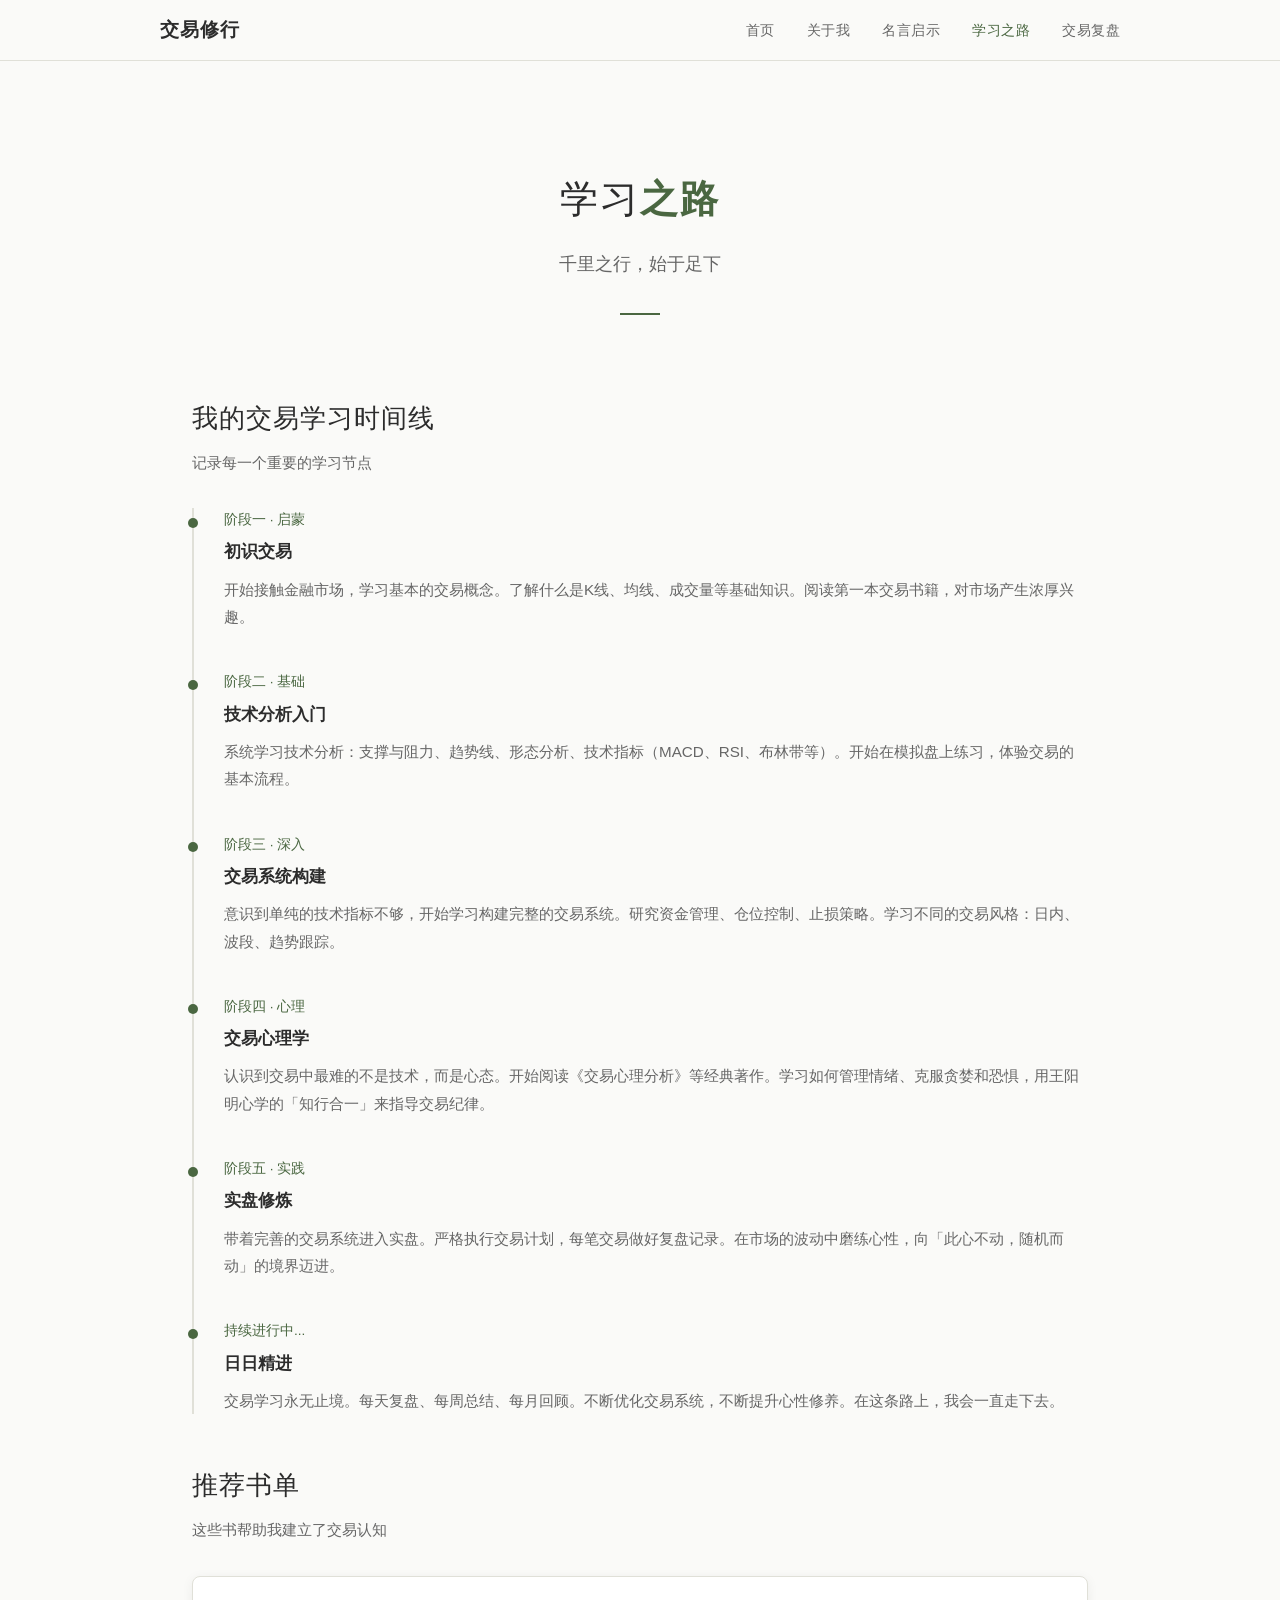
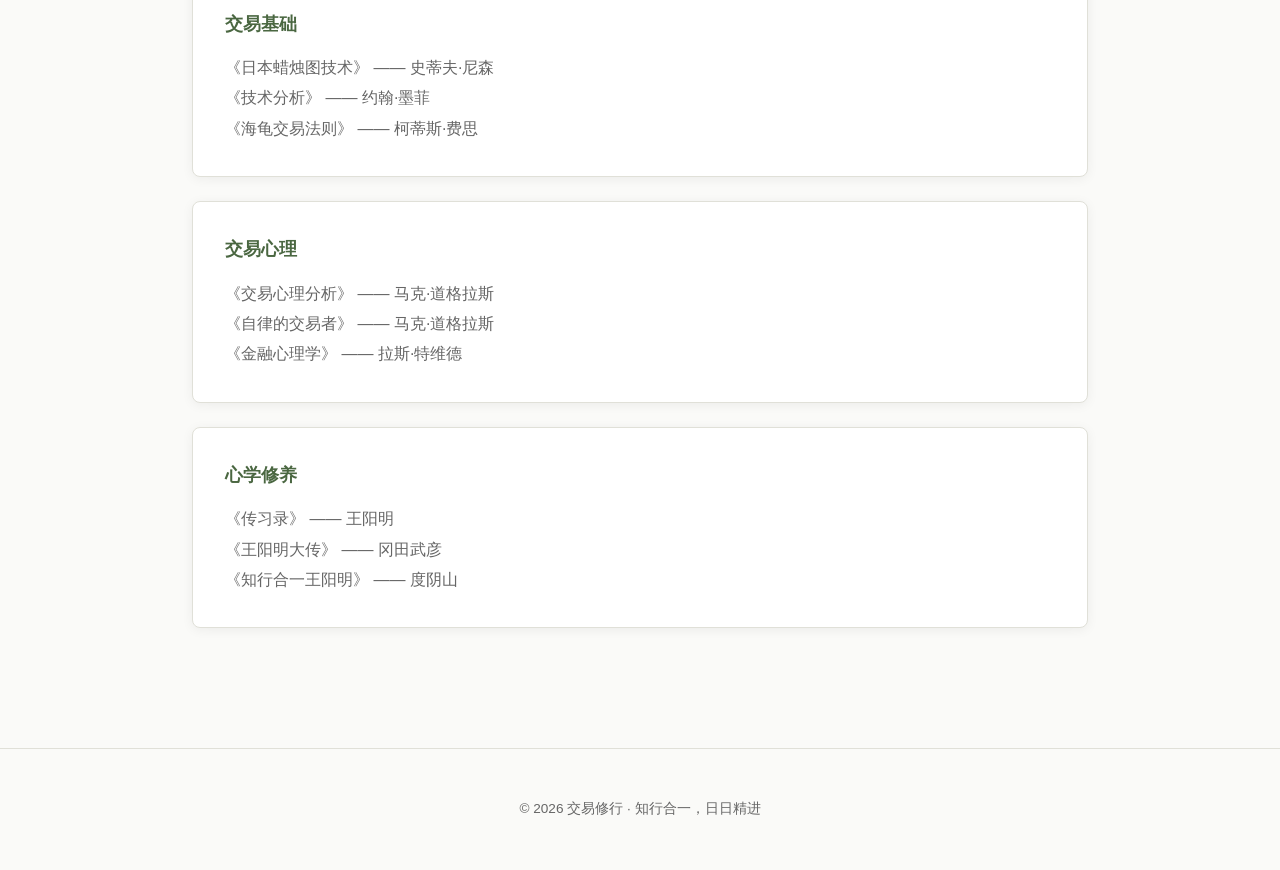
==== learning.html @ 32c3e20a "初始化交易修行个人网站" ====
<!DOCTYPE html>
<html lang="zh-CN">
<head>
  <meta charset="UTF-8">
  <meta name="viewport" content="width=device-width, initial-scale=1.0">
  <title>学习之路 | 交易修行</title>
  <link rel="stylesheet" href="css/style.css">
</head>
<body>

  <nav>
    <div class="nav-inner">
      <div class="logo">交易修行</div>
      <button class="menu-toggle" onclick="document.querySelector('.nav-links').classList.toggle('open')">&#9776;</button>
      <ul class="nav-links">
        <li><a href="index.html">首页</a></li>
        <li><a href="about.html">关于我</a></li>
        <li><a href="quotes.html">名言启示</a></li>
        <li><a href="learning.html" class="active">学习之路</a></li>
        <li><a href="review.html">交易复盘</a></li>
      </ul>
    </div>
  </nav>

  <main>
    <section class="hero">
      <h1>学习<span>之路</span></h1>
      <p>千里之行，始于足下</p>
      <div class="divider"></div>
    </section>

    <section>
      <h2 class="section-title">我的交易学习时间线</h2>
      <p class="section-subtitle">记录每一个重要的学习节点</p>

      <div class="timeline">
        <div class="timeline-item">
          <div class="date">阶段一 · 启蒙</div>
          <h3>初识交易</h3>
          <p>开始接触金融市场，学习基本的交易概念。了解什么是K线、均线、成交量等基础知识。阅读第一本交易书籍，对市场产生浓厚兴趣。</p>
        </div>

        <div class="timeline-item">
          <div class="date">阶段二 · 基础</div>
          <h3>技术分析入门</h3>
          <p>系统学习技术分析：支撑与阻力、趋势线、形态分析、技术指标（MACD、RSI、布林带等）。开始在模拟盘上练习，体验交易的基本流程。</p>
        </div>

        <div class="timeline-item">
          <div class="date">阶段三 · 深入</div>
          <h3>交易系统构建</h3>
          <p>意识到单纯的技术指标不够，开始学习构建完整的交易系统。研究资金管理、仓位控制、止损策略。学习不同的交易风格：日内、波段、趋势跟踪。</p>
        </div>

        <div class="timeline-item">
          <div class="date">阶段四 · 心理</div>
          <h3>交易心理学</h3>
          <p>认识到交易中最难的不是技术，而是心态。开始阅读《交易心理分析》等经典著作。学习如何管理情绪、克服贪婪和恐惧，用王阳明心学的「知行合一」来指导交易纪律。</p>
        </div>

        <div class="timeline-item">
          <div class="date">阶段五 · 实践</div>
          <h3>实盘修炼</h3>
          <p>带着完善的交易系统进入实盘。严格执行交易计划，每笔交易做好复盘记录。在市场的波动中磨练心性，向「此心不动，随机而动」的境界迈进。</p>
        </div>

        <div class="timeline-item">
          <div class="date">持续进行中...</div>
          <h3>日日精进</h3>
          <p>交易学习永无止境。每天复盘、每周总结、每月回顾。不断优化交易系统，不断提升心性修养。在这条路上，我会一直走下去。</p>
        </div>
      </div>
    </section>

    <section style="margin-top:3rem;">
      <h2 class="section-title">推荐书单</h2>
      <p class="section-subtitle">这些书帮助我建立了交易认知</p>

      <div class="card">
        <h3>交易基础</h3>
        <p>
          《日本蜡烛图技术》 —— 史蒂夫·尼森<br>
          《技术分析》 —— 约翰·墨菲<br>
          《海龟交易法则》 —— 柯蒂斯·费思
        </p>
      </div>

      <div class="card">
        <h3>交易心理</h3>
        <p>
          《交易心理分析》 —— 马克·道格拉斯<br>
          《自律的交易者》 —— 马克·道格拉斯<br>
          《金融心理学》 —— 拉斯·特维德
        </p>
      </div>

      <div class="card">
        <h3>心学修养</h3>
        <p>
          《传习录》 —— 王阳明<br>
          《王阳明大传》 —— 冈田武彦<br>
          《知行合一王阳明》 —— 度阴山
        </p>
      </div>
    </section>
  </main>

  <footer>
    <p>&copy; 2026 交易修行 &middot; 知行合一，日日精进</p>
  </footer>

</body>
</html>
---- css/style.css ----
/* ===== 全局样式 ===== */
* {
  margin: 0;
  padding: 0;
  box-sizing: border-box;
}

:root {
  --bg: #fafaf8;
  --text: #2c2c2c;
  --text-light: #666;
  --accent: #4a6741;
  --accent-light: #e8ede6;
  --border: #e0e0d8;
  --card-bg: #fff;
  --shadow: 0 2px 12px rgba(0,0,0,0.06);
}

body {
  font-family: "PingFang SC", "Hiragino Sans GB", "Microsoft YaHei", sans-serif;
  background: var(--bg);
  color: var(--text);
  line-height: 1.8;
  font-size: 16px;
}

a {
  color: var(--accent);
  text-decoration: none;
  transition: opacity 0.2s;
}
a:hover { opacity: 0.7; }

/* ===== 导航栏 ===== */
nav {
  position: fixed;
  top: 0;
  width: 100%;
  background: rgba(250,250,248,0.95);
  backdrop-filter: blur(10px);
  border-bottom: 1px solid var(--border);
  z-index: 100;
  padding: 0 2rem;
}

nav .nav-inner {
  max-width: 960px;
  margin: 0 auto;
  display: flex;
  align-items: center;
  justify-content: space-between;
  height: 60px;
}

nav .logo {
  font-size: 1.2rem;
  font-weight: 600;
  color: var(--text);
  letter-spacing: 1px;
}

nav .nav-links {
  display: flex;
  gap: 2rem;
  list-style: none;
}

nav .nav-links a {
  color: var(--text-light);
  font-size: 0.9rem;
  letter-spacing: 0.5px;
  transition: color 0.2s;
}

nav .nav-links a:hover,
nav .nav-links a.active {
  color: var(--accent);
  opacity: 1;
}

.menu-toggle {
  display: none;
  background: none;
  border: none;
  font-size: 1.5rem;
  cursor: pointer;
  color: var(--text);
}

/* ===== 主体内容 ===== */
main {
  max-width: 960px;
  margin: 0 auto;
  padding: 100px 2rem 4rem;
}

/* ===== Hero 区域 ===== */
.hero {
  text-align: center;
  padding: 4rem 0 3rem;
}

.hero h1 {
  font-size: 2.4rem;
  font-weight: 300;
  margin-bottom: 1rem;
  letter-spacing: 2px;
}

.hero h1 span {
  font-weight: 600;
  color: var(--accent);
}

.hero p {
  color: var(--text-light);
  font-size: 1.1rem;
  max-width: 600px;
  margin: 0 auto;
}

.divider {
  width: 40px;
  height: 2px;
  background: var(--accent);
  margin: 2rem auto;
}

/* ===== 区块标题 ===== */
.section-title {
  font-size: 1.6rem;
  font-weight: 400;
  margin-bottom: 0.5rem;
  letter-spacing: 1px;
}

.section-subtitle {
  color: var(--text-light);
  font-size: 0.95rem;
  margin-bottom: 2rem;
}

/* ===== 卡片 ===== */
.card {
  background: var(--card-bg);
  border: 1px solid var(--border);
  border-radius: 8px;
  padding: 2rem;
  margin-bottom: 1.5rem;
  box-shadow: var(--shadow);
}

.card h3 {
  font-size: 1.1rem;
  font-weight: 600;
  margin-bottom: 0.8rem;
  color: var(--accent);
}

.card p {
  color: var(--text-light);
  line-height: 1.9;
}

/* ===== 名言卡片 ===== */
.quotes-grid {
  display: grid;
  grid-template-columns: 1fr;
  gap: 1.5rem;
}

.quote-card {
  background: var(--card-bg);
  border: 1px solid var(--border);
  border-left: 3px solid var(--accent);
  border-radius: 0 8px 8px 0;
  padding: 2rem 2rem 1.5rem;
  box-shadow: var(--shadow);
}

.quote-card blockquote {
  font-size: 1.05rem;
  line-height: 2;
  color: var(--text);
  margin-bottom: 1rem;
  font-style: italic;
}

.quote-card .author {
  text-align: right;
  color: var(--accent);
  font-size: 0.9rem;
  font-weight: 500;
}

/* ===== 时间线 ===== */
.timeline {
  position: relative;
  padding-left: 2rem;
}

.timeline::before {
  content: '';
  position: absolute;
  left: 0;
  top: 0;
  bottom: 0;
  width: 2px;
  background: var(--border);
}

.timeline-item {
  position: relative;
  margin-bottom: 2.5rem;
}

.timeline-item::before {
  content: '';
  position: absolute;
  left: -2rem;
  top: 0.6rem;
  width: 10px;
  height: 10px;
  border-radius: 50%;
  background: var(--accent);
  transform: translateX(-4px);
}

.timeline-item .date {
  font-size: 0.85rem;
  color: var(--accent);
  font-weight: 500;
  margin-bottom: 0.3rem;
}

.timeline-item h3 {
  font-size: 1.05rem;
  font-weight: 600;
  margin-bottom: 0.5rem;
}

.timeline-item p {
  color: var(--text-light);
  font-size: 0.95rem;
}

/* ===== 复盘模块 ===== */
.review-list {
  display: flex;
  flex-direction: column;
  gap: 1.5rem;
}

.review-card {
  background: var(--card-bg);
  border: 1px solid var(--border);
  border-radius: 8px;
  overflow: hidden;
  box-shadow: var(--shadow);
}

.review-card .review-header {
  background: var(--accent-light);
  padding: 1rem 2rem;
  display: flex;
  justify-content: space-between;
  align-items: center;
}

.review-card .review-header h3 {
  font-size: 1rem;
  font-weight: 600;
  color: var(--accent);
}

.review-card .review-header .tag {
  font-size: 0.8rem;
  background: var(--accent);
  color: #fff;
  padding: 2px 10px;
  border-radius: 12px;
}

.review-card .review-body {
  padding: 1.5rem 2rem;
}

.review-card .review-body p {
  color: var(--text-light);
  margin-bottom: 0.8rem;
  line-height: 1.9;
}

.review-card .review-body p:last-child {
  margin-bottom: 0;
}

.review-card .review-body strong {
  color: var(--text);
}

/* ===== 页脚 ===== */
footer {
  text-align: center;
  padding: 3rem 2rem;
  border-top: 1px solid var(--border);
  color: var(--text-light);
  font-size: 0.85rem;
  margin-top: 2rem;
}

/* ===== 响应式 ===== */
@media (max-width: 640px) {
  .hero h1 { font-size: 1.8rem; }
  main { padding: 80px 1.2rem 3rem; }
  nav .nav-links { display: none; }
  nav .nav-links.open {
    display: flex;
    flex-direction: column;
    position: absolute;
    top: 60px;
    left: 0;
    right: 0;
    background: rgba(250,250,248,0.98);
    padding: 1rem 2rem;
    gap: 1rem;
    border-bottom: 1px solid var(--border);
  }
  .menu-toggle { display: block; }
}
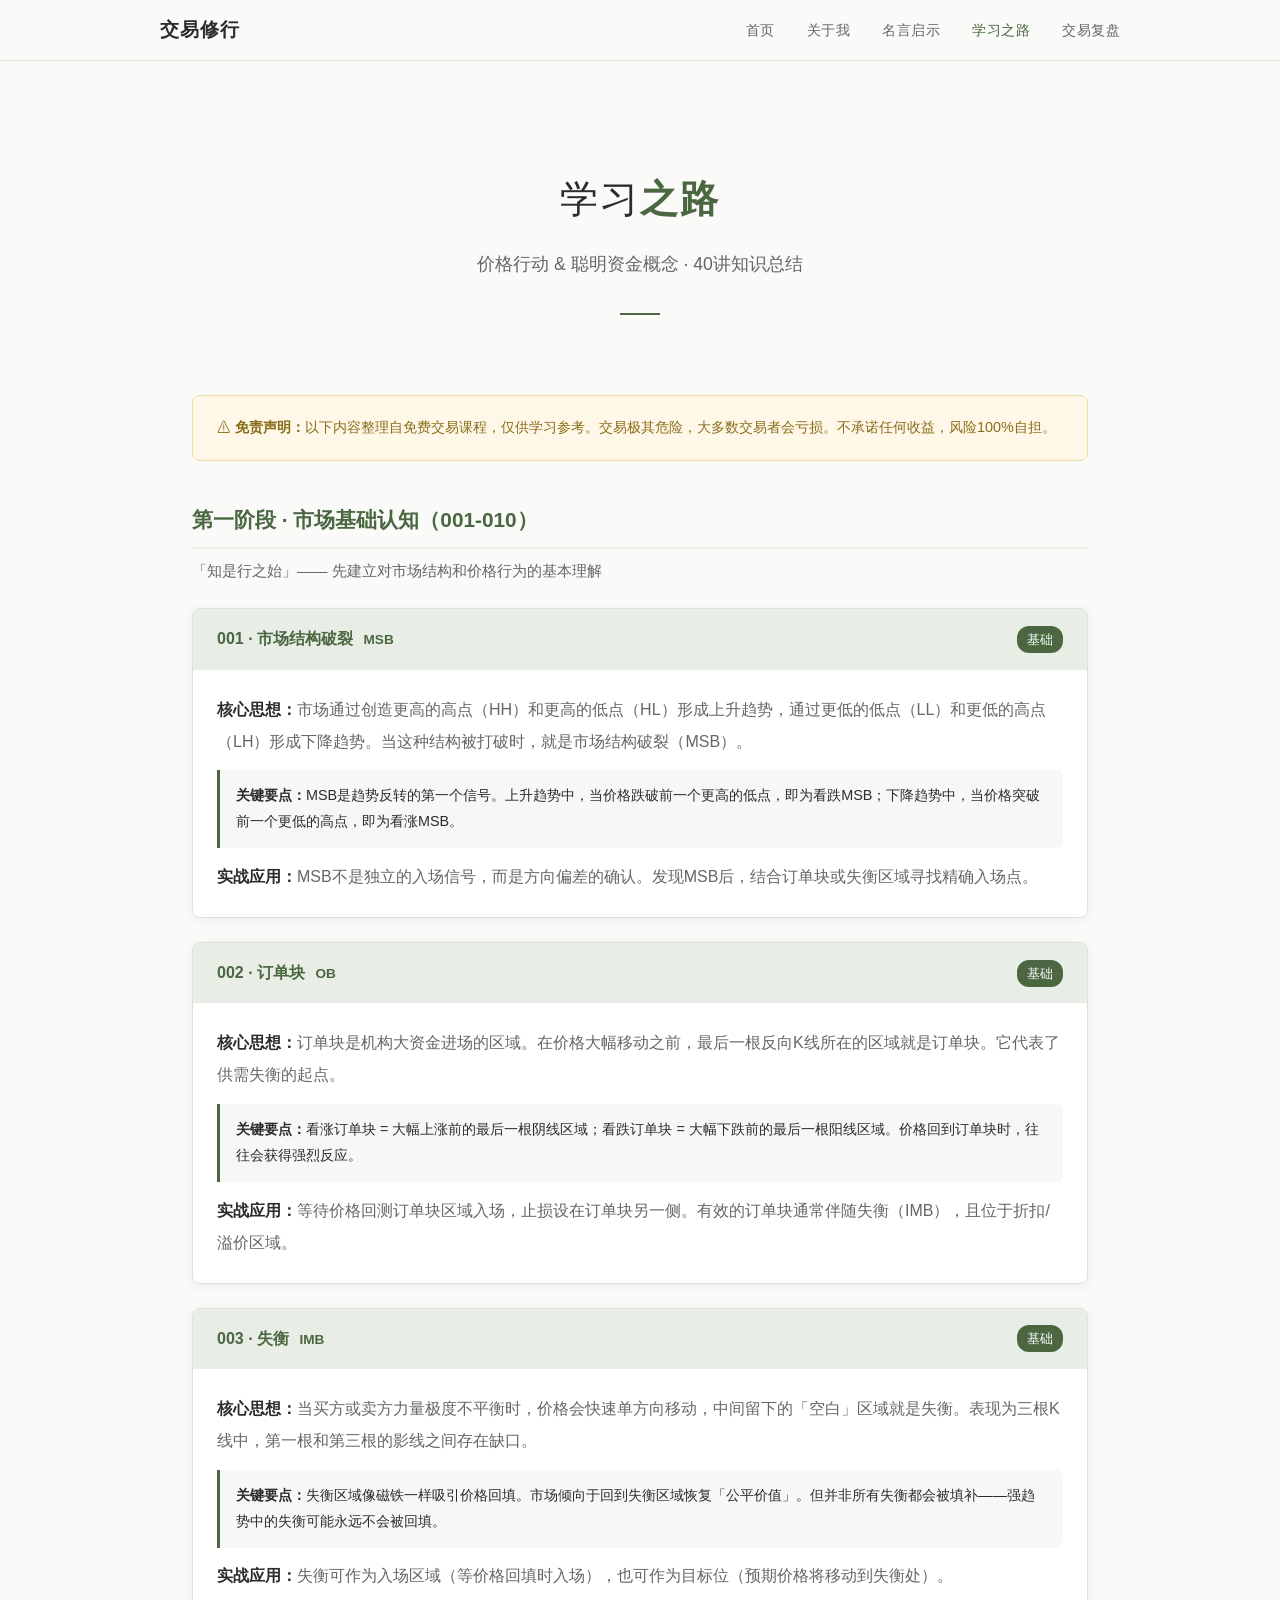
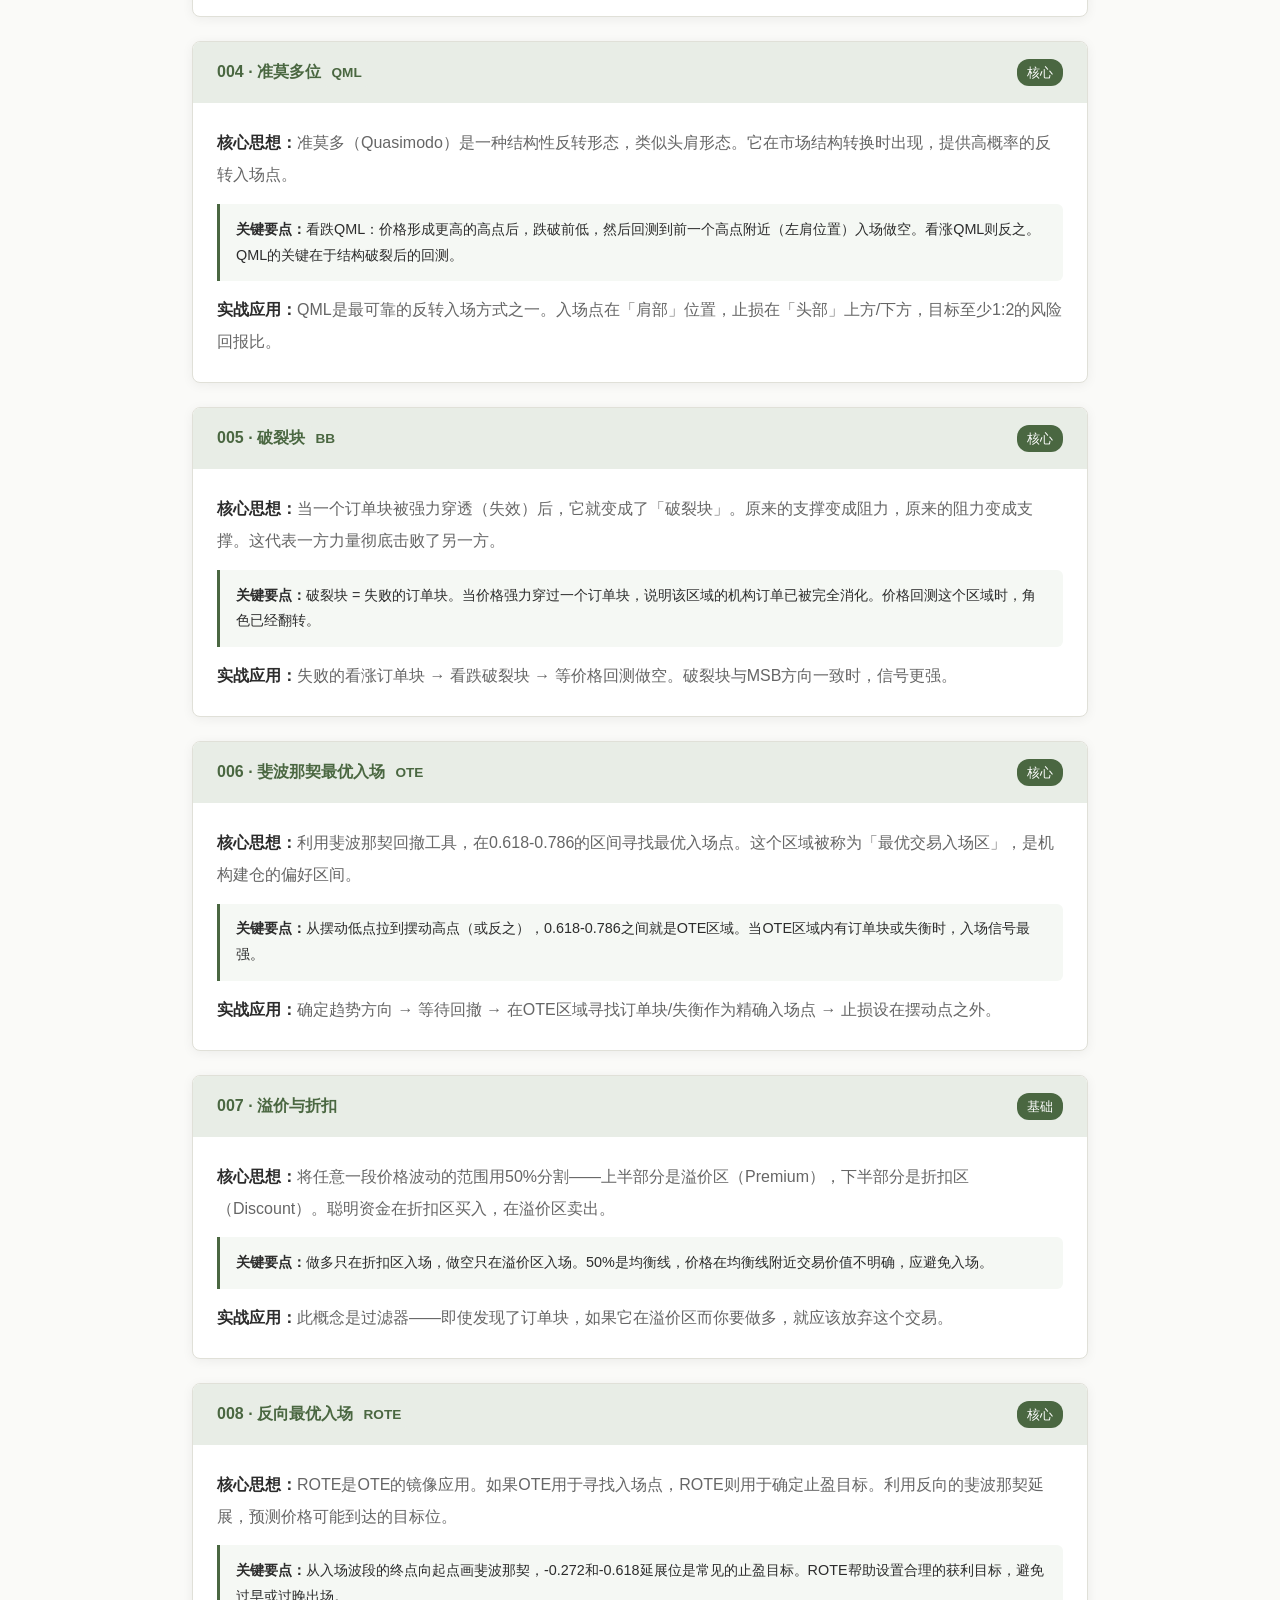
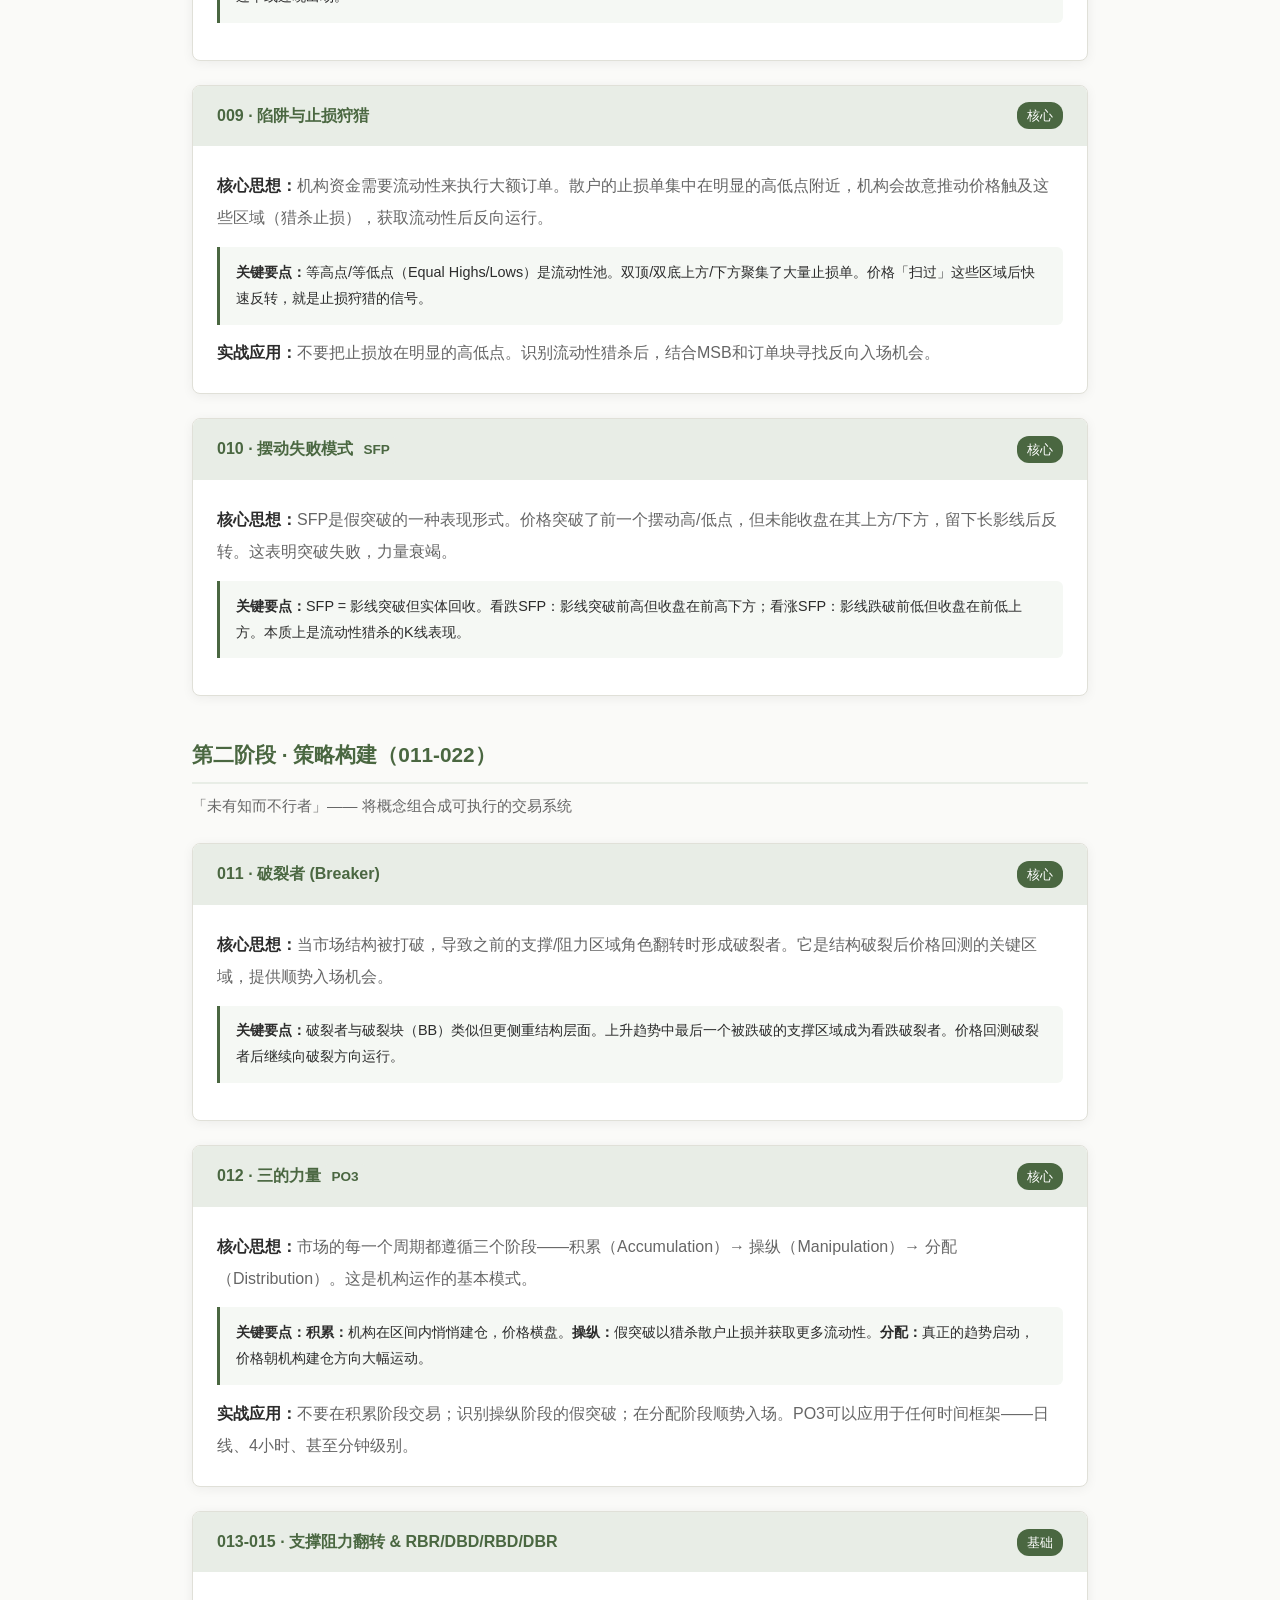
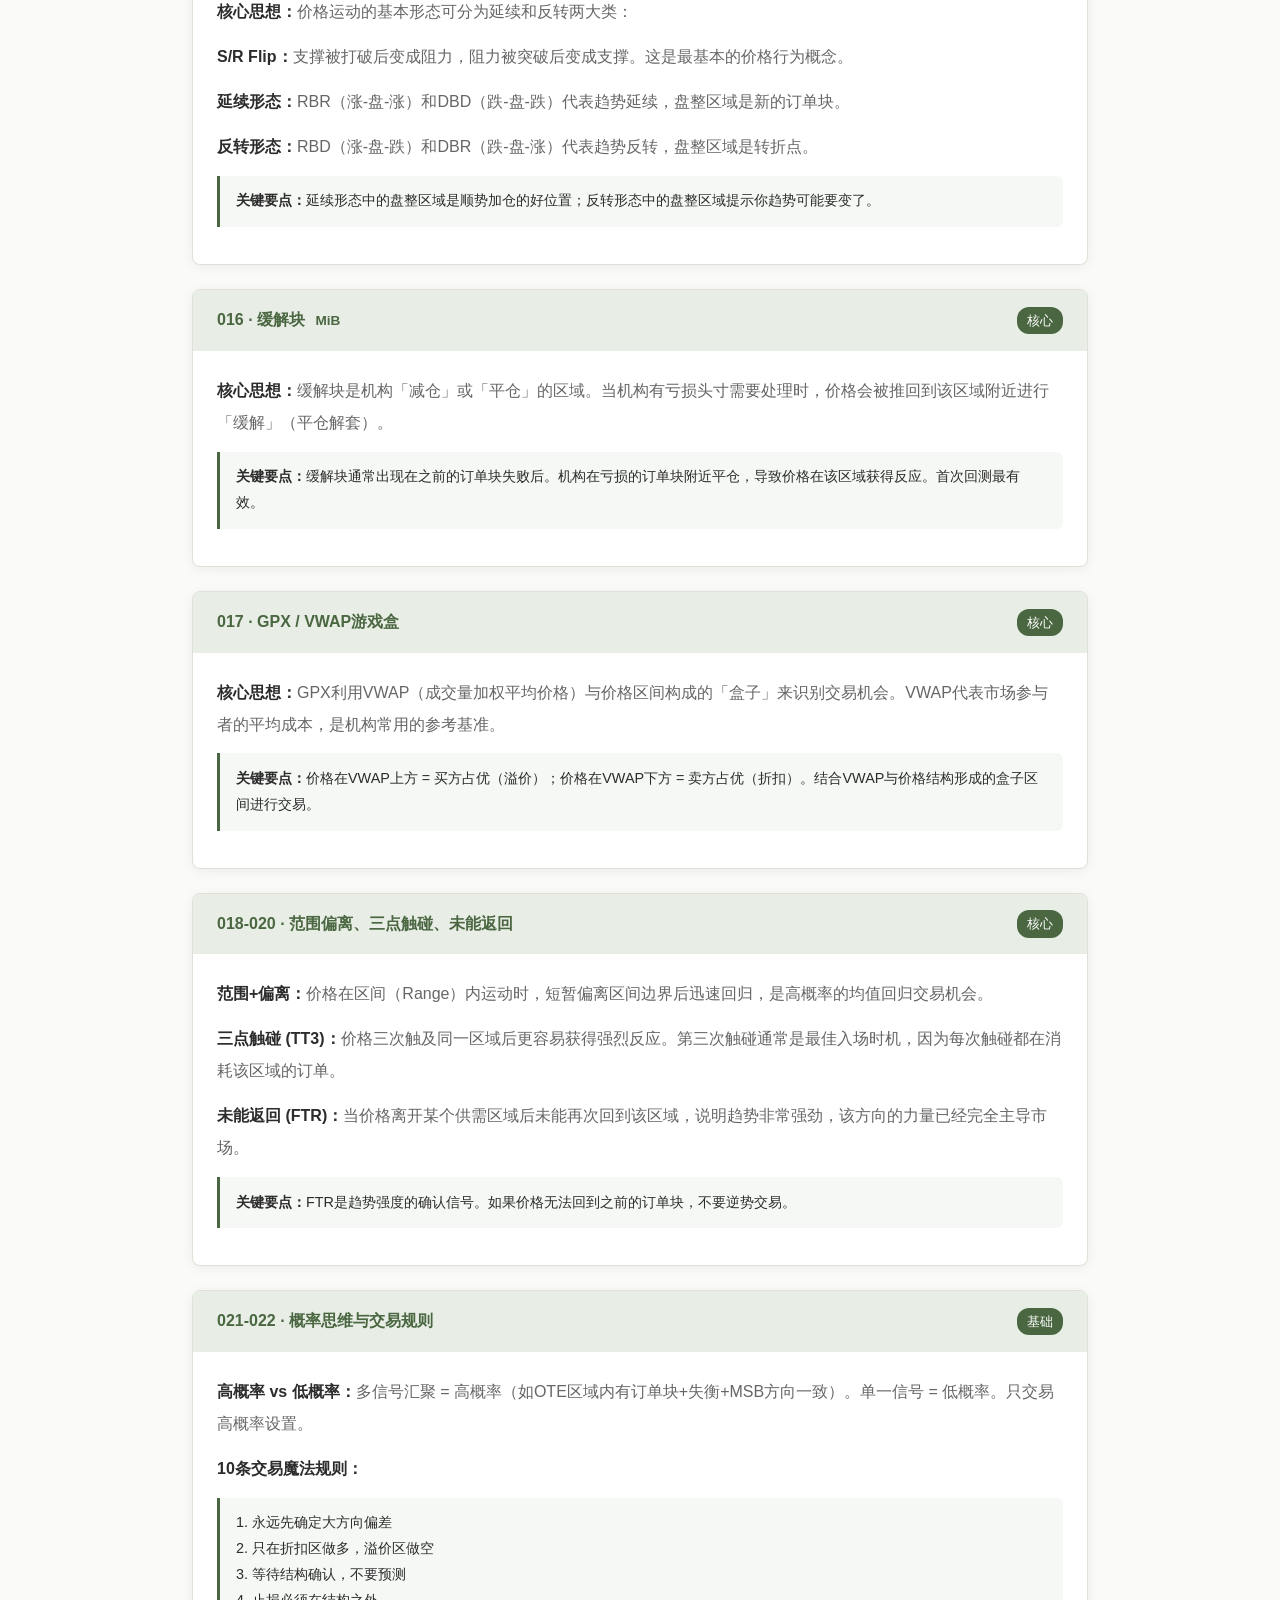
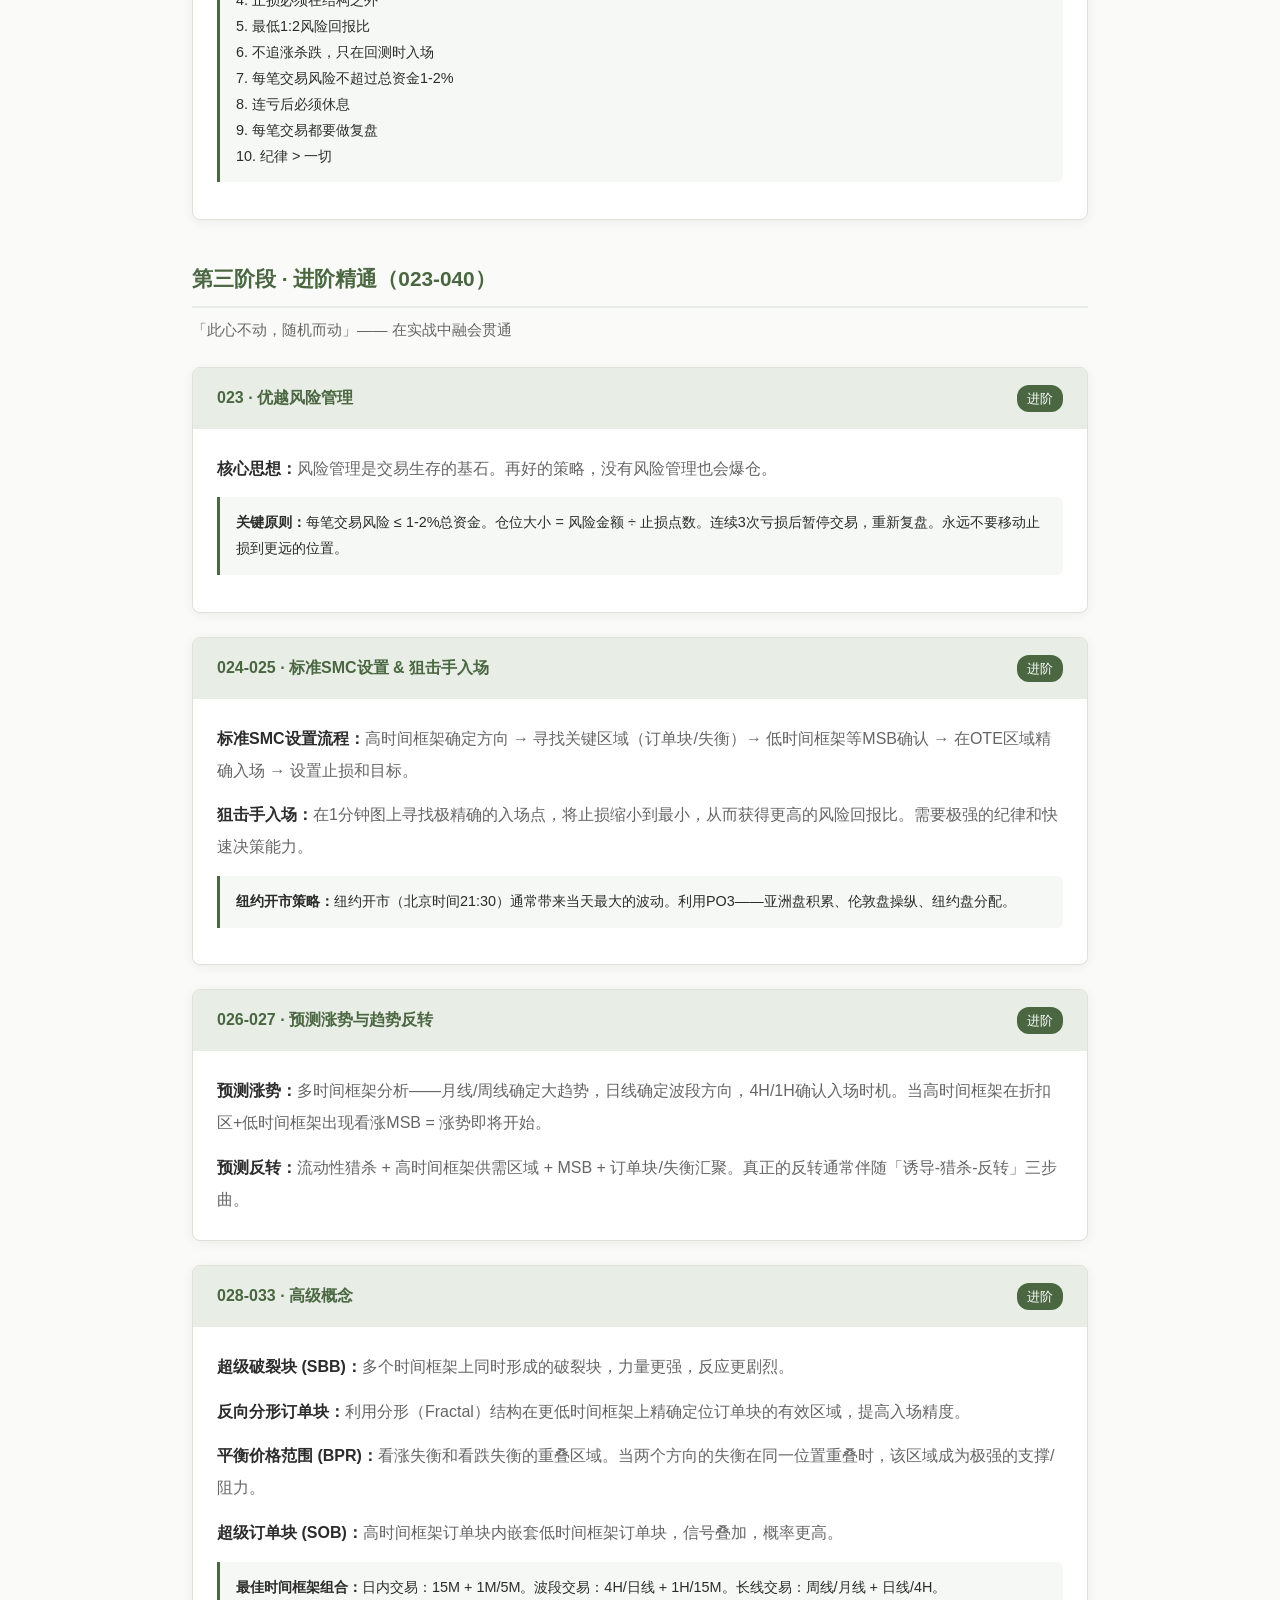
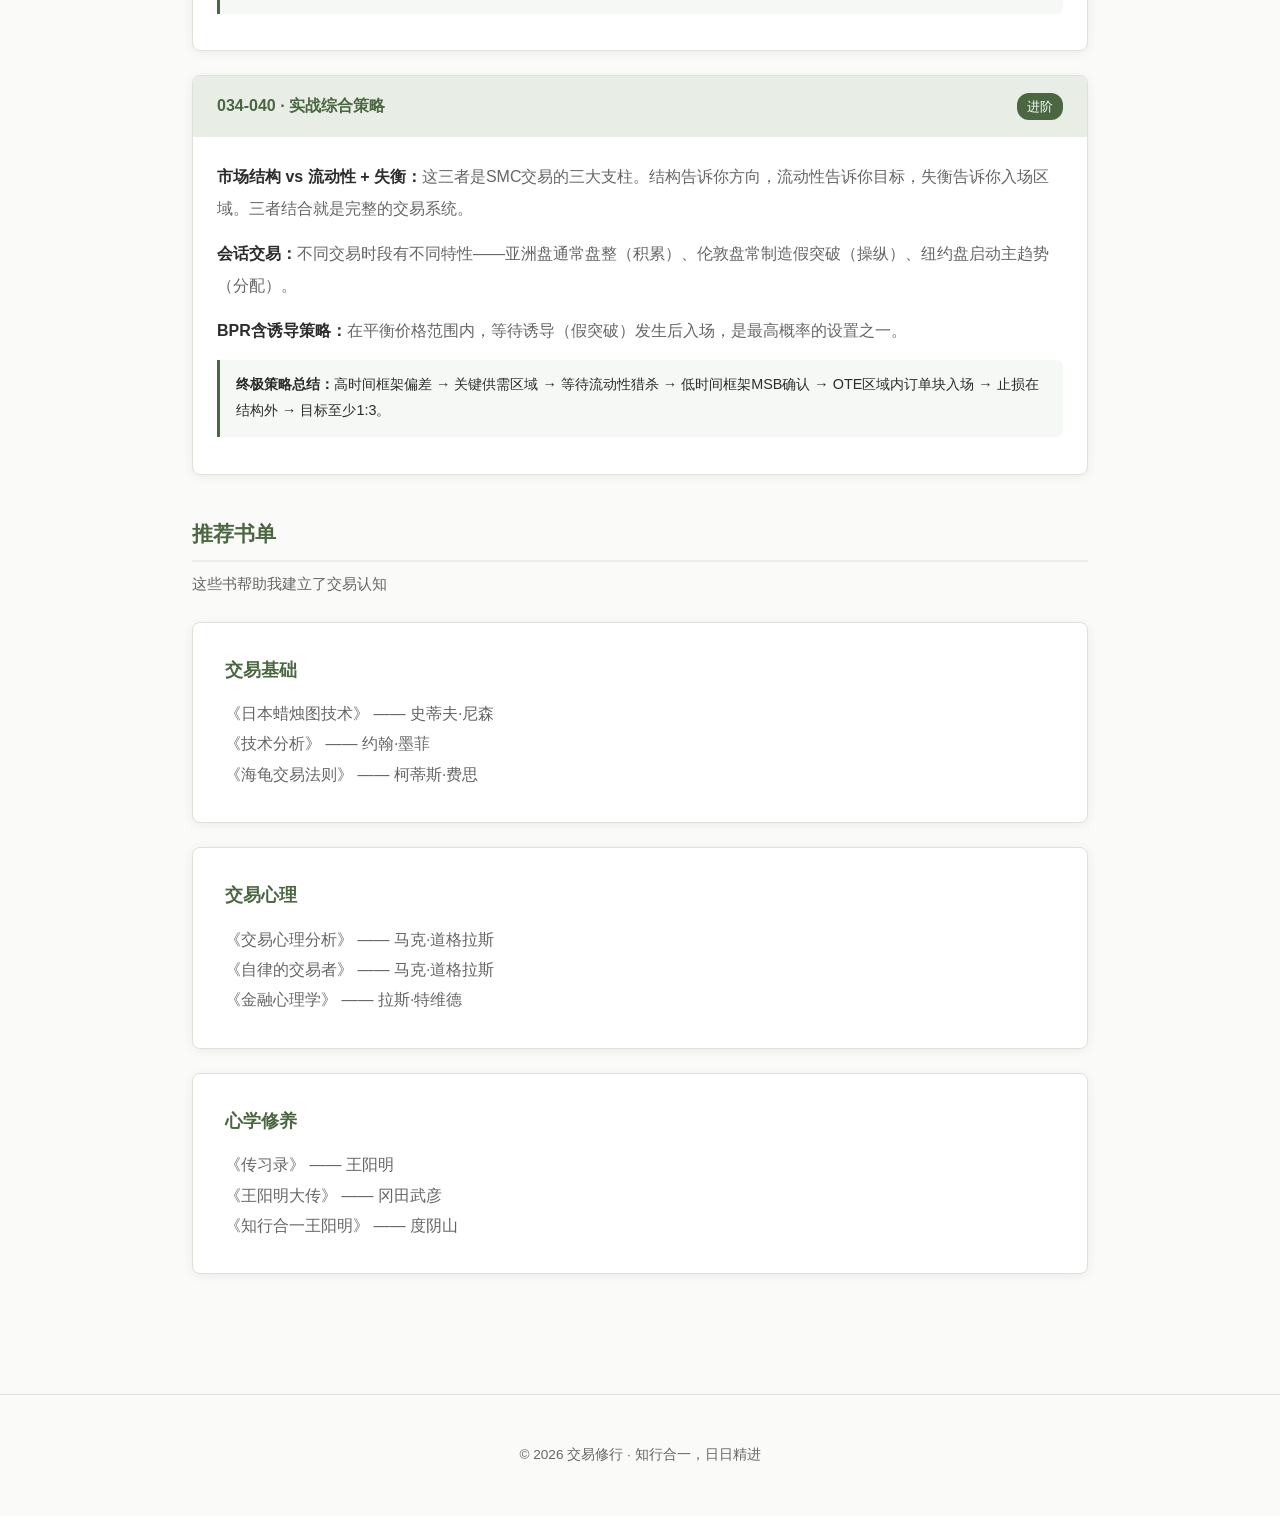
==== commit 518c1fef: "将课程知识总结整合到学习之路页面" ====
--- a/learning.html
+++ b/learning.html
@@ -5,6 +5,20 @@
   <meta name="viewport" content="width=device-width, initial-scale=1.0">
   <title>学习之路 | 交易修行</title>
   <link rel="stylesheet" href="css/style.css">
+  <style>
+    .knowledge-card { background: var(--card-bg); border: 1px solid var(--border); border-radius: 8px; margin-bottom: 1.5rem; box-shadow: var(--shadow); overflow: hidden; }
+    .knowledge-card .k-header { background: var(--accent-light); padding: 1rem 1.5rem; display: flex; justify-content: space-between; align-items: center; cursor: pointer; }
+    .knowledge-card .k-header h3 { font-size: 1rem; color: var(--accent); margin: 0; }
+    .knowledge-card .k-header .k-num { font-size: 0.8rem; background: var(--accent); color: #fff; padding: 2px 10px; border-radius: 12px; }
+    .knowledge-card .k-body { padding: 1.5rem; }
+    .knowledge-card .k-body p { color: var(--text-light); line-height: 2; margin-bottom: 0.8rem; }
+    .knowledge-card .k-body p:last-child { margin-bottom: 0; }
+    .knowledge-card .k-body strong { color: var(--text); }
+    .knowledge-card .k-body .key-point { background: #f5f8f4; border-left: 3px solid var(--accent); padding: 0.8rem 1rem; margin: 0.8rem 0; border-radius: 0 6px 6px 0; font-size: 0.9rem; color: var(--text); }
+    .phase-title { font-size: 1.3rem; font-weight: 600; color: var(--accent); margin: 2.5rem 0 0.5rem; padding-bottom: 0.5rem; border-bottom: 2px solid var(--accent-light); }
+    .phase-desc { color: var(--text-light); margin-bottom: 1.5rem; font-size: 0.95rem; }
+    .abbr-inline { display: inline-block; background: var(--accent-light); color: var(--accent); padding: 1px 6px; border-radius: 4px; font-size: 0.85rem; font-weight: 600; }
+  </style>
 </head>
 <body>
 
@@ -25,84 +39,370 @@
   <main>
     <section class="hero">
       <h1>学习<span>之路</span></h1>
-      <p>千里之行，始于足下</p>
+      <p>价格行动 &amp; 聪明资金概念 · 40讲知识总结</p>
       <div class="divider"></div>
     </section>
 
-    <section>
-      <h2 class="section-title">我的交易学习时间线</h2>
-      <p class="section-subtitle">记录每一个重要的学习节点</p>
-
-      <div class="timeline">
-        <div class="timeline-item">
-          <div class="date">阶段一 · 启蒙</div>
-          <h3>初识交易</h3>
-          <p>开始接触金融市场，学习基本的交易概念。了解什么是K线、均线、成交量等基础知识。阅读第一本交易书籍，对市场产生浓厚兴趣。</p>
-        </div>
-
-        <div class="timeline-item">
-          <div class="date">阶段二 · 基础</div>
-          <h3>技术分析入门</h3>
-          <p>系统学习技术分析：支撑与阻力、趋势线、形态分析、技术指标（MACD、RSI、布林带等）。开始在模拟盘上练习，体验交易的基本流程。</p>
-        </div>
-
-        <div class="timeline-item">
-          <div class="date">阶段三 · 深入</div>
-          <h3>交易系统构建</h3>
-          <p>意识到单纯的技术指标不够，开始学习构建完整的交易系统。研究资金管理、仓位控制、止损策略。学习不同的交易风格：日内、波段、趋势跟踪。</p>
-        </div>
-
-        <div class="timeline-item">
-          <div class="date">阶段四 · 心理</div>
-          <h3>交易心理学</h3>
-          <p>认识到交易中最难的不是技术，而是心态。开始阅读《交易心理分析》等经典著作。学习如何管理情绪、克服贪婪和恐惧，用王阳明心学的「知行合一」来指导交易纪律。</p>
-        </div>
-
-        <div class="timeline-item">
-          <div class="date">阶段五 · 实践</div>
-          <h3>实盘修炼</h3>
-          <p>带着完善的交易系统进入实盘。严格执行交易计划，每笔交易做好复盘记录。在市场的波动中磨练心性，向「此心不动，随机而动」的境界迈进。</p>
-        </div>
-
-        <div class="timeline-item">
-          <div class="date">持续进行中...</div>
-          <h3>日日精进</h3>
-          <p>交易学习永无止境。每天复盘、每周总结、每月回顾。不断优化交易系统，不断提升心性修养。在这条路上，我会一直走下去。</p>
-        </div>
-      </div>
-    </section>
-
-    <section style="margin-top:3rem;">
-      <h2 class="section-title">推荐书单</h2>
-      <p class="section-subtitle">这些书帮助我建立了交易认知</p>
-
-      <div class="card">
-        <h3>交易基础</h3>
-        <p>
-          《日本蜡烛图技术》 —— 史蒂夫·尼森<br>
-          《技术分析》 —— 约翰·墨菲<br>
-          《海龟交易法则》 —— 柯蒂斯·费思
-        </p>
-      </div>
-
-      <div class="card">
-        <h3>交易心理</h3>
-        <p>
-          《交易心理分析》 —— 马克·道格拉斯<br>
-          《自律的交易者》 —— 马克·道格拉斯<br>
-          《金融心理学》 —— 拉斯·特维德
-        </p>
-      </div>
-
-      <div class="card">
-        <h3>心学修养</h3>
-        <p>
-          《传习录》 —— 王阳明<br>
-          《王阳明大传》 —— 冈田武彦<br>
-          《知行合一王阳明》 —— 度阴山
-        </p>
-      </div>
-    </section>
+    <div class="disclaimer" style="background:#fff8e8; border:1px solid #f0dca0; border-radius:8px; padding:1.2rem 1.5rem; margin-bottom:2rem; font-size:0.9rem; color:#8a6d1b;">
+      ⚠ <strong>免责声明：</strong>以下内容整理自免费交易课程，仅供学习参考。交易极其危险，大多数交易者会亏损。不承诺任何收益，风险100%自担。
+    </div>
+
+    <!-- ===== 第一阶段：基础概念 ===== -->
+    <div class="phase-title">第一阶段 · 市场基础认知（001-010）</div>
+    <p class="phase-desc">「知是行之始」—— 先建立对市场结构和价格行为的基本理解</p>
+
+    <div class="knowledge-card">
+      <div class="k-header">
+        <h3>001 · 市场结构破裂 <span class="abbr-inline">MSB</span></h3>
+        <span class="k-num">基础</span>
+      </div>
+      <div class="k-body">
+        <p><strong>核心思想：</strong>市场通过创造更高的高点（HH）和更高的低点（HL）形成上升趋势，通过更低的低点（LL）和更低的高点（LH）形成下降趋势。当这种结构被打破时，就是市场结构破裂（MSB）。</p>
+        <div class="key-point">
+          <strong>关键要点：</strong>MSB是趋势反转的第一个信号。上升趋势中，当价格跌破前一个更高的低点，即为看跌MSB；下降趋势中，当价格突破前一个更低的高点，即为看涨MSB。
+        </div>
+        <p><strong>实战应用：</strong>MSB不是独立的入场信号，而是方向偏差的确认。发现MSB后，结合订单块或失衡区域寻找精确入场点。</p>
+      </div>
+    </div>
+
+    <div class="knowledge-card">
+      <div class="k-header">
+        <h3>002 · 订单块 <span class="abbr-inline">OB</span></h3>
+        <span class="k-num">基础</span>
+      </div>
+      <div class="k-body">
+        <p><strong>核心思想：</strong>订单块是机构大资金进场的区域。在价格大幅移动之前，最后一根反向K线所在的区域就是订单块。它代表了供需失衡的起点。</p>
+        <div class="key-point">
+          <strong>关键要点：</strong>看涨订单块 = 大幅上涨前的最后一根阴线区域；看跌订单块 = 大幅下跌前的最后一根阳线区域。价格回到订单块时，往往会获得强烈反应。
+        </div>
+        <p><strong>实战应用：</strong>等待价格回测订单块区域入场，止损设在订单块另一侧。有效的订单块通常伴随失衡（IMB），且位于折扣/溢价区域。</p>
+      </div>
+    </div>
+
+    <div class="knowledge-card">
+      <div class="k-header">
+        <h3>003 · 失衡 <span class="abbr-inline">IMB</span></h3>
+        <span class="k-num">基础</span>
+      </div>
+      <div class="k-body">
+        <p><strong>核心思想：</strong>当买方或卖方力量极度不平衡时，价格会快速单方向移动，中间留下的「空白」区域就是失衡。表现为三根K线中，第一根和第三根的影线之间存在缺口。</p>
+        <div class="key-point">
+          <strong>关键要点：</strong>失衡区域像磁铁一样吸引价格回填。市场倾向于回到失衡区域恢复「公平价值」。但并非所有失衡都会被填补——强趋势中的失衡可能永远不会被回填。
+        </div>
+        <p><strong>实战应用：</strong>失衡可作为入场区域（等价格回填时入场），也可作为目标位（预期价格将移动到失衡处）。</p>
+      </div>
+    </div>
+
+    <div class="knowledge-card">
+      <div class="k-header">
+        <h3>004 · 准莫多位 <span class="abbr-inline">QML</span></h3>
+        <span class="k-num">核心</span>
+      </div>
+      <div class="k-body">
+        <p><strong>核心思想：</strong>准莫多（Quasimodo）是一种结构性反转形态，类似头肩形态。它在市场结构转换时出现，提供高概率的反转入场点。</p>
+        <div class="key-point">
+          <strong>关键要点：</strong>看跌QML：价格形成更高的高点后，跌破前低，然后回测到前一个高点附近（左肩位置）入场做空。看涨QML则反之。QML的关键在于结构破裂后的回测。
+        </div>
+        <p><strong>实战应用：</strong>QML是最可靠的反转入场方式之一。入场点在「肩部」位置，止损在「头部」上方/下方，目标至少1:2的风险回报比。</p>
+      </div>
+    </div>
+
+    <div class="knowledge-card">
+      <div class="k-header">
+        <h3>005 · 破裂块 <span class="abbr-inline">BB</span></h3>
+        <span class="k-num">核心</span>
+      </div>
+      <div class="k-body">
+        <p><strong>核心思想：</strong>当一个订单块被强力穿透（失效）后，它就变成了「破裂块」。原来的支撑变成阻力，原来的阻力变成支撑。这代表一方力量彻底击败了另一方。</p>
+        <div class="key-point">
+          <strong>关键要点：</strong>破裂块 = 失败的订单块。当价格强力穿过一个订单块，说明该区域的机构订单已被完全消化。价格回测这个区域时，角色已经翻转。
+        </div>
+        <p><strong>实战应用：</strong>失败的看涨订单块 → 看跌破裂块 → 等价格回测做空。破裂块与MSB方向一致时，信号更强。</p>
+      </div>
+    </div>
+
+    <div class="knowledge-card">
+      <div class="k-header">
+        <h3>006 · 斐波那契最优入场 <span class="abbr-inline">OTE</span></h3>
+        <span class="k-num">核心</span>
+      </div>
+      <div class="k-body">
+        <p><strong>核心思想：</strong>利用斐波那契回撤工具，在0.618-0.786的区间寻找最优入场点。这个区域被称为「最优交易入场区」，是机构建仓的偏好区间。</p>
+        <div class="key-point">
+          <strong>关键要点：</strong>从摆动低点拉到摆动高点（或反之），0.618-0.786之间就是OTE区域。当OTE区域内有订单块或失衡时，入场信号最强。
+        </div>
+        <p><strong>实战应用：</strong>确定趋势方向 → 等待回撤 → 在OTE区域寻找订单块/失衡作为精确入场点 → 止损设在摆动点之外。</p>
+      </div>
+    </div>
+
+    <div class="knowledge-card">
+      <div class="k-header">
+        <h3>007 · 溢价与折扣</h3>
+        <span class="k-num">基础</span>
+      </div>
+      <div class="k-body">
+        <p><strong>核心思想：</strong>将任意一段价格波动的范围用50%分割——上半部分是溢价区（Premium），下半部分是折扣区（Discount）。聪明资金在折扣区买入，在溢价区卖出。</p>
+        <div class="key-point">
+          <strong>关键要点：</strong>做多只在折扣区入场，做空只在溢价区入场。50%是均衡线，价格在均衡线附近交易价值不明确，应避免入场。
+        </div>
+        <p><strong>实战应用：</strong>此概念是过滤器——即使发现了订单块，如果它在溢价区而你要做多，就应该放弃这个交易。</p>
+      </div>
+    </div>
+
+    <div class="knowledge-card">
+      <div class="k-header">
+        <h3>008 · 反向最优入场 <span class="abbr-inline">ROTE</span></h3>
+        <span class="k-num">核心</span>
+      </div>
+      <div class="k-body">
+        <p><strong>核心思想：</strong>ROTE是OTE的镜像应用。如果OTE用于寻找入场点，ROTE则用于确定止盈目标。利用反向的斐波那契延展，预测价格可能到达的目标位。</p>
+        <div class="key-point">
+          <strong>关键要点：</strong>从入场波段的终点向起点画斐波那契，-0.272和-0.618延展位是常见的止盈目标。ROTE帮助设置合理的获利目标，避免过早或过晚出场。
+        </div>
+      </div>
+    </div>
+
+    <div class="knowledge-card">
+      <div class="k-header">
+        <h3>009 · 陷阱与止损狩猎</h3>
+        <span class="k-num">核心</span>
+      </div>
+      <div class="k-body">
+        <p><strong>核心思想：</strong>机构资金需要流动性来执行大额订单。散户的止损单集中在明显的高低点附近，机构会故意推动价格触及这些区域（猎杀止损），获取流动性后反向运行。</p>
+        <div class="key-point">
+          <strong>关键要点：</strong>等高点/等低点（Equal Highs/Lows）是流动性池。双顶/双底上方/下方聚集了大量止损单。价格「扫过」这些区域后快速反转，就是止损狩猎的信号。
+        </div>
+        <p><strong>实战应用：</strong>不要把止损放在明显的高低点。识别流动性猎杀后，结合MSB和订单块寻找反向入场机会。</p>
+      </div>
+    </div>
+
+    <div class="knowledge-card">
+      <div class="k-header">
+        <h3>010 · 摆动失败模式 <span class="abbr-inline">SFP</span></h3>
+        <span class="k-num">核心</span>
+      </div>
+      <div class="k-body">
+        <p><strong>核心思想：</strong>SFP是假突破的一种表现形式。价格突破了前一个摆动高/低点，但未能收盘在其上方/下方，留下长影线后反转。这表明突破失败，力量衰竭。</p>
+        <div class="key-point">
+          <strong>关键要点：</strong>SFP = 影线突破但实体回收。看跌SFP：影线突破前高但收盘在前高下方；看涨SFP：影线跌破前低但收盘在前低上方。本质上是流动性猎杀的K线表现。
+        </div>
+      </div>
+    </div>
+
+    <!-- ===== 第二阶段 ===== -->
+    <div class="phase-title">第二阶段 · 策略构建（011-022）</div>
+    <p class="phase-desc">「未有知而不行者」—— 将概念组合成可执行的交易系统</p>
+
+    <div class="knowledge-card">
+      <div class="k-header">
+        <h3>011 · 破裂者 (Breaker)</h3>
+        <span class="k-num">核心</span>
+      </div>
+      <div class="k-body">
+        <p><strong>核心思想：</strong>当市场结构被打破，导致之前的支撑/阻力区域角色翻转时形成破裂者。它是结构破裂后价格回测的关键区域，提供顺势入场机会。</p>
+        <div class="key-point">
+          <strong>关键要点：</strong>破裂者与破裂块（BB）类似但更侧重结构层面。上升趋势中最后一个被跌破的支撑区域成为看跌破裂者。价格回测破裂者后继续向破裂方向运行。
+        </div>
+      </div>
+    </div>
+
+    <div class="knowledge-card">
+      <div class="k-header">
+        <h3>012 · 三的力量 <span class="abbr-inline">PO3</span></h3>
+        <span class="k-num">核心</span>
+      </div>
+      <div class="k-body">
+        <p><strong>核心思想：</strong>市场的每一个周期都遵循三个阶段——积累（Accumulation）→ 操纵（Manipulation）→ 分配（Distribution）。这是机构运作的基本模式。</p>
+        <div class="key-point">
+          <strong>关键要点：</strong><strong>积累：</strong>机构在区间内悄悄建仓，价格横盘。<strong>操纵：</strong>假突破以猎杀散户止损并获取更多流动性。<strong>分配：</strong>真正的趋势启动，价格朝机构建仓方向大幅运动。
+        </div>
+        <p><strong>实战应用：</strong>不要在积累阶段交易；识别操纵阶段的假突破；在分配阶段顺势入场。PO3可以应用于任何时间框架——日线、4小时、甚至分钟级别。</p>
+      </div>
+    </div>
+
+    <div class="knowledge-card">
+      <div class="k-header">
+        <h3>013-015 · 支撑阻力翻转 &amp; RBR/DBD/RBD/DBR</h3>
+        <span class="k-num">基础</span>
+      </div>
+      <div class="k-body">
+        <p><strong>核心思想：</strong>价格运动的基本形态可分为延续和反转两大类：</p>
+        <p><strong>S/R Flip：</strong>支撑被打破后变成阻力，阻力被突破后变成支撑。这是最基本的价格行为概念。</p>
+        <p><strong>延续形态：</strong>RBR（涨-盘-涨）和DBD（跌-盘-跌）代表趋势延续，盘整区域是新的订单块。</p>
+        <p><strong>反转形态：</strong>RBD（涨-盘-跌）和DBR（跌-盘-涨）代表趋势反转，盘整区域是转折点。</p>
+        <div class="key-point">
+          <strong>关键要点：</strong>延续形态中的盘整区域是顺势加仓的好位置；反转形态中的盘整区域提示你趋势可能要变了。
+        </div>
+      </div>
+    </div>
+
+    <div class="knowledge-card">
+      <div class="k-header">
+        <h3>016 · 缓解块 <span class="abbr-inline">MiB</span></h3>
+        <span class="k-num">核心</span>
+      </div>
+      <div class="k-body">
+        <p><strong>核心思想：</strong>缓解块是机构「减仓」或「平仓」的区域。当机构有亏损头寸需要处理时，价格会被推回到该区域附近进行「缓解」（平仓解套）。</p>
+        <div class="key-point">
+          <strong>关键要点：</strong>缓解块通常出现在之前的订单块失败后。机构在亏损的订单块附近平仓，导致价格在该区域获得反应。首次回测最有效。
+        </div>
+      </div>
+    </div>
+
+    <div class="knowledge-card">
+      <div class="k-header">
+        <h3>017 · GPX / VWAP游戏盒</h3>
+        <span class="k-num">核心</span>
+      </div>
+      <div class="k-body">
+        <p><strong>核心思想：</strong>GPX利用VWAP（成交量加权平均价格）与价格区间构成的「盒子」来识别交易机会。VWAP代表市场参与者的平均成本，是机构常用的参考基准。</p>
+        <div class="key-point">
+          <strong>关键要点：</strong>价格在VWAP上方 = 买方占优（溢价）；价格在VWAP下方 = 卖方占优（折扣）。结合VWAP与价格结构形成的盒子区间进行交易。
+        </div>
+      </div>
+    </div>
+
+    <div class="knowledge-card">
+      <div class="k-header">
+        <h3>018-020 · 范围偏离、三点触碰、未能返回</h3>
+        <span class="k-num">核心</span>
+      </div>
+      <div class="k-body">
+        <p><strong>范围+偏离：</strong>价格在区间（Range）内运动时，短暂偏离区间边界后迅速回归，是高概率的均值回归交易机会。</p>
+        <p><strong>三点触碰 (TT3)：</strong>价格三次触及同一区域后更容易获得强烈反应。第三次触碰通常是最佳入场时机，因为每次触碰都在消耗该区域的订单。</p>
+        <p><strong>未能返回 (FTR)：</strong>当价格离开某个供需区域后未能再次回到该区域，说明趋势非常强劲，该方向的力量已经完全主导市场。</p>
+        <div class="key-point">
+          <strong>关键要点：</strong>FTR是趋势强度的确认信号。如果价格无法回到之前的订单块，不要逆势交易。
+        </div>
+      </div>
+    </div>
+
+    <div class="knowledge-card">
+      <div class="k-header">
+        <h3>021-022 · 概率思维与交易规则</h3>
+        <span class="k-num">基础</span>
+      </div>
+      <div class="k-body">
+        <p><strong>高概率 vs 低概率：</strong>多信号汇聚 = 高概率（如OTE区域内有订单块+失衡+MSB方向一致）。单一信号 = 低概率。只交易高概率设置。</p>
+        <p><strong>10条交易魔法规则：</strong></p>
+        <div class="key-point">
+          1. 永远先确定大方向偏差<br>
+          2. 只在折扣区做多，溢价区做空<br>
+          3. 等待结构确认，不要预测<br>
+          4. 止损必须在结构之外<br>
+          5. 最低1:2风险回报比<br>
+          6. 不追涨杀跌，只在回测时入场<br>
+          7. 每笔交易风险不超过总资金1-2%<br>
+          8. 连亏后必须休息<br>
+          9. 每笔交易都要做复盘<br>
+          10. 纪律 > 一切
+        </div>
+      </div>
+    </div>
+
+    <!-- ===== 第三阶段 ===== -->
+    <div class="phase-title">第三阶段 · 进阶精通（023-040）</div>
+    <p class="phase-desc">「此心不动，随机而动」—— 在实战中融会贯通</p>
+
+    <div class="knowledge-card">
+      <div class="k-header">
+        <h3>023 · 优越风险管理</h3>
+        <span class="k-num">进阶</span>
+      </div>
+      <div class="k-body">
+        <p><strong>核心思想：</strong>风险管理是交易生存的基石。再好的策略，没有风险管理也会爆仓。</p>
+        <div class="key-point">
+          <strong>关键原则：</strong>每笔交易风险 ≤ 1-2%总资金。仓位大小 = 风险金额 ÷ 止损点数。连续3次亏损后暂停交易，重新复盘。永远不要移动止损到更远的位置。
+        </div>
+      </div>
+    </div>
+
+    <div class="knowledge-card">
+      <div class="k-header">
+        <h3>024-025 · 标准SMC设置 &amp; 狙击手入场</h3>
+        <span class="k-num">进阶</span>
+      </div>
+      <div class="k-body">
+        <p><strong>标准SMC设置流程：</strong>高时间框架确定方向 → 寻找关键区域（订单块/失衡）→ 低时间框架等MSB确认 → 在OTE区域精确入场 → 设置止损和目标。</p>
+        <p><strong>狙击手入场：</strong>在1分钟图上寻找极精确的入场点，将止损缩小到最小，从而获得更高的风险回报比。需要极强的纪律和快速决策能力。</p>
+        <div class="key-point">
+          <strong>纽约开市策略：</strong>纽约开市（北京时间21:30）通常带来当天最大的波动。利用PO3——亚洲盘积累、伦敦盘操纵、纽约盘分配。
+        </div>
+      </div>
+    </div>
+
+    <div class="knowledge-card">
+      <div class="k-header">
+        <h3>026-027 · 预测涨势与趋势反转</h3>
+        <span class="k-num">进阶</span>
+      </div>
+      <div class="k-body">
+        <p><strong>预测涨势：</strong>多时间框架分析——月线/周线确定大趋势，日线确定波段方向，4H/1H确认入场时机。当高时间框架在折扣区+低时间框架出现看涨MSB = 涨势即将开始。</p>
+        <p><strong>预测反转：</strong>流动性猎杀 + 高时间框架供需区域 + MSB + 订单块/失衡汇聚。真正的反转通常伴随「诱导-猎杀-反转」三步曲。</p>
+      </div>
+    </div>
+
+    <div class="knowledge-card">
+      <div class="k-header">
+        <h3>028-033 · 高级概念</h3>
+        <span class="k-num">进阶</span>
+      </div>
+      <div class="k-body">
+        <p><strong>超级破裂块 (SBB)：</strong>多个时间框架上同时形成的破裂块，力量更强，反应更剧烈。</p>
+        <p><strong>反向分形订单块：</strong>利用分形（Fractal）结构在更低时间框架上精确定位订单块的有效区域，提高入场精度。</p>
+        <p><strong>平衡价格范围 (BPR)：</strong>看涨失衡和看跌失衡的重叠区域。当两个方向的失衡在同一位置重叠时，该区域成为极强的支撑/阻力。</p>
+        <p><strong>超级订单块 (SOB)：</strong>高时间框架订单块内嵌套低时间框架订单块，信号叠加，概率更高。</p>
+        <div class="key-point">
+          <strong>最佳时间框架组合：</strong>日内交易：15M + 1M/5M。波段交易：4H/日线 + 1H/15M。长线交易：周线/月线 + 日线/4H。
+        </div>
+      </div>
+    </div>
+
+    <div class="knowledge-card">
+      <div class="k-header">
+        <h3>034-040 · 实战综合策略</h3>
+        <span class="k-num">进阶</span>
+      </div>
+      <div class="k-body">
+        <p><strong>市场结构 vs 流动性 + 失衡：</strong>这三者是SMC交易的三大支柱。结构告诉你方向，流动性告诉你目标，失衡告诉你入场区域。三者结合就是完整的交易系统。</p>
+        <p><strong>会话交易：</strong>不同交易时段有不同特性——亚洲盘通常盘整（积累）、伦敦盘常制造假突破（操纵）、纽约盘启动主趋势（分配）。</p>
+        <p><strong>BPR含诱导策略：</strong>在平衡价格范围内，等待诱导（假突破）发生后入场，是最高概率的设置之一。</p>
+        <div class="key-point">
+          <strong>终极策略总结：</strong>高时间框架偏差 → 关键供需区域 → 等待流动性猎杀 → 低时间框架MSB确认 → OTE区域内订单块入场 → 止损在结构外 → 目标至少1:3。
+        </div>
+      </div>
+    </div>
+
+    <!-- ===== 推荐书单 ===== -->
+    <div class="phase-title">推荐书单</div>
+    <p class="phase-desc">这些书帮助我建立了交易认知</p>
+
+    <div class="card">
+      <h3>交易基础</h3>
+      <p>
+        《日本蜡烛图技术》 —— 史蒂夫·尼森<br>
+        《技术分析》 —— 约翰·墨菲<br>
+        《海龟交易法则》 —— 柯蒂斯·费思
+      </p>
+    </div>
+
+    <div class="card">
+      <h3>交易心理</h3>
+      <p>
+        《交易心理分析》 —— 马克·道格拉斯<br>
+        《自律的交易者》 —— 马克·道格拉斯<br>
+        《金融心理学》 —— 拉斯·特维德
+      </p>
+    </div>
+
+    <div class="card">
+      <h3>心学修养</h3>
+      <p>
+        《传习录》 —— 王阳明<br>
+        《王阳明大传》 —— 冈田武彦<br>
+        《知行合一王阳明》 —— 度阴山
+      </p>
+    </div>
   </main>
 
   <footer>
